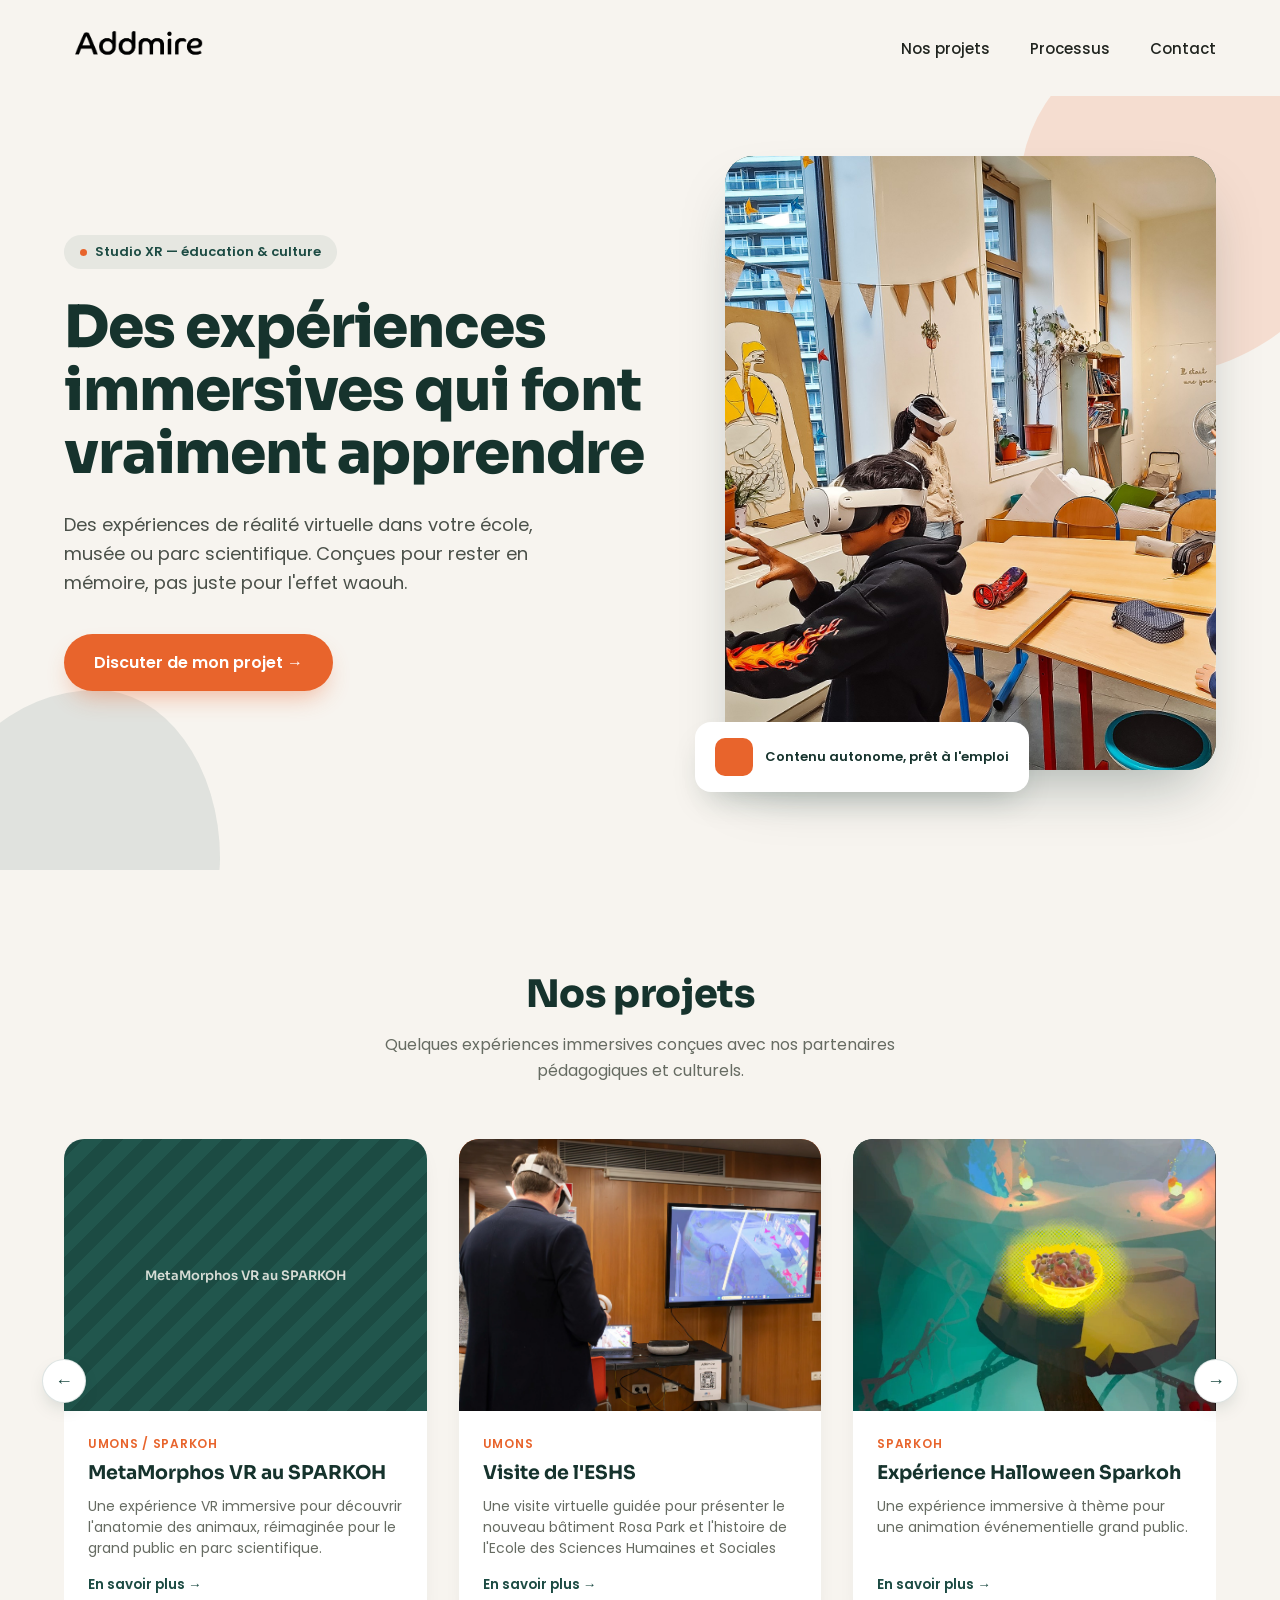
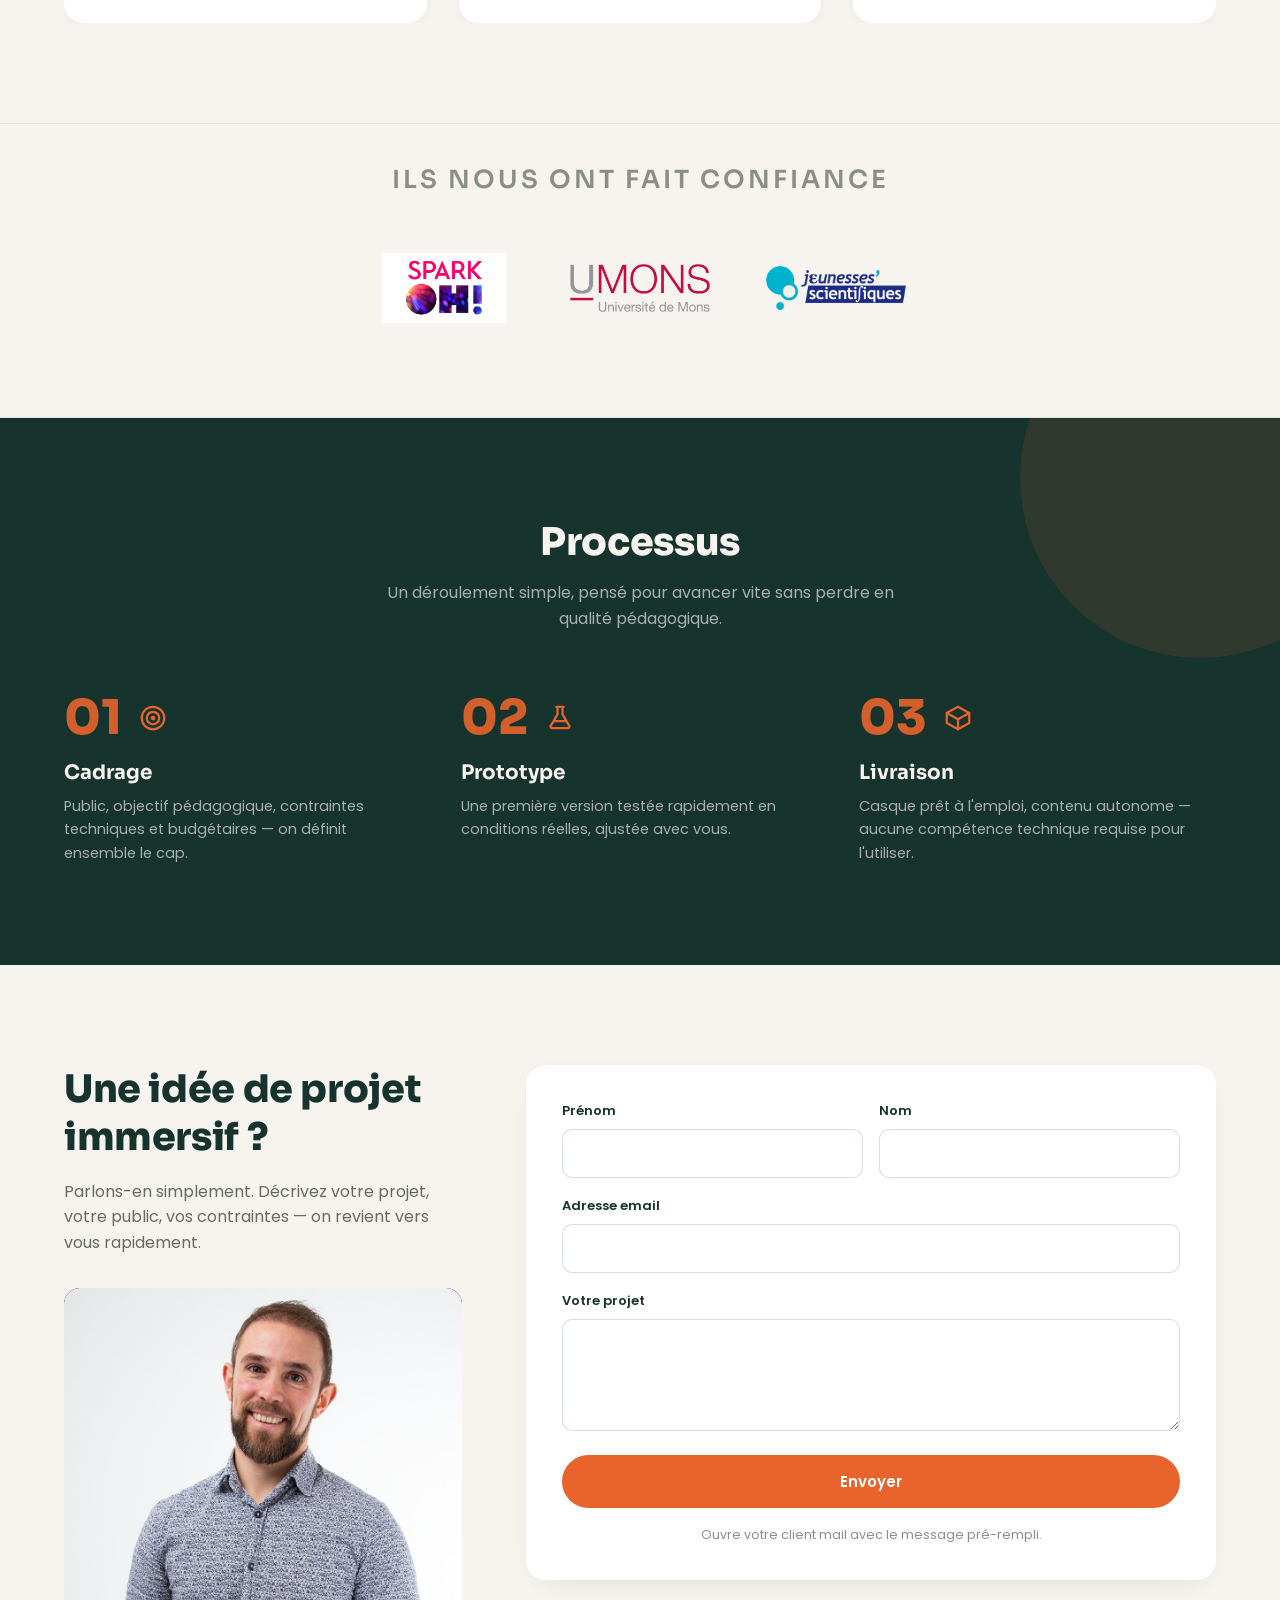
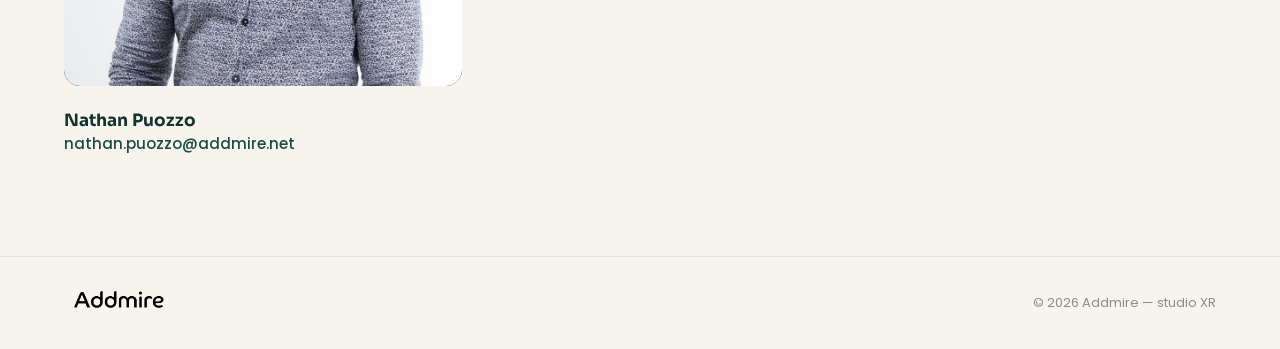
==== index.html @ 1cb80c26 "Initial commit: Addmire studio vitrine one-page site Static one-page site (HTML/CSS/vanilla JS) impl" ====
<!DOCTYPE html>
<html lang="fr">
<head>
<meta charset="utf-8">
<meta name="viewport" content="width=device-width, initial-scale=1">
<title>Addmire — Studio XR, expériences immersives éducatives</title>
<meta name="description" content="Addmire conçoit des expériences de réalité virtuelle pour les écoles, musées et parcs scientifiques.">
<link rel="preconnect" href="https://fonts.googleapis.com">
<link rel="preconnect" href="https://fonts.gstatic.com" crossorigin>
<link href="https://fonts.googleapis.com/css2?family=Sora:wght@400;500;600;700;800&family=Poppins:wght@400;500;600&display=swap" rel="stylesheet">
<link rel="stylesheet" href="styles.css">
</head>
<body>

<!-- NAV -->
<div class="nav-wrap">
  <a href="#" class="logo-slot" style="width:150px; height:40px; text-decoration:none;">
    <img src="images/logo-addmire.png" alt="Addmire">
  </a>
  <div class="nav-links-desktop">
    <a href="#projets">Nos projets</a>
    <a href="#processus">Processus</a>
    <a href="#contact">Contact</a>
  </div>
  <button class="nav-burger" id="navBurger" aria-label="Menu">
    <svg width="20" height="20" viewBox="0 0 24 24" fill="none" stroke="#1C4B43" stroke-width="2" stroke-linecap="round">
      <line x1="3" y1="6" x2="21" y2="6"></line>
      <line x1="3" y1="12" x2="21" y2="12"></line>
      <line x1="3" y1="18" x2="21" y2="18"></line>
    </svg>
  </button>
  <div class="mobile-menu" id="mobileMenu">
    <a href="#projets">Nos projets</a>
    <a href="#processus">Processus</a>
    <a href="#contact">Contact</a>
  </div>
</div>

<!-- HERO -->
<section class="hero">
  <div class="hero-blob-1"></div>
  <div class="hero-blob-2"></div>
  <div class="hero-grid">
    <div>
      <div class="hero-badge"><span class="dot"></span>Studio XR — éducation &amp; culture</div>
      <h1 class="hero-title">Des expériences immersives qui font vraiment apprendre</h1>
      <p class="hero-lead">Des expériences de réalité virtuelle dans votre école, musée ou parc scientifique. Conçues pour rester en mémoire, pas juste pour l'effet waouh.</p>
      <a href="#contact" class="btn-primary">Discuter de mon projet →</a>
    </div>
    <div class="hero-visual-wrap">
      <div class="hero-visual-frame">
        <div class="photo-slot" data-label="Photo — casque VR en usage">
          <img src="images/hero-visual.jpg" alt="Casque VR en usage" onerror="this.style.display='none'">
        </div>
      </div>
      <div class="hero-card">
        <div class="hero-card-dot"></div>
        <div class="hero-card-title">Contenu autonome, prêt à l'emploi</div>
      </div>
    </div>
  </div>
</section>

<!-- PROJECTS -->
<section id="projets" class="section">
  <div class="section-inner">
    <div class="section-head">
      <h2>Nos projets</h2>
      <p>Quelques expériences immersives conçues avec nos partenaires pédagogiques et culturels.</p>
    </div>

    <div class="carousel">
      <div class="projects-grid" id="projectsTrack">

        <div class="proj-card">
          <div class="proj-photo" style="background:repeating-linear-gradient(135deg, #1C4B43 0px, #1C4B43 14px, #21564D 14px, #21564D 28px);">
            <div class="photo-slot" data-label="MetaMorphos VR au SPARKOH" style="background:transparent;">
              <img src="images/metamorphos.jpg" alt="MetaMorphos VR au SPARKOH" onerror="this.style.display='none'">
            </div>
          </div>
          <div class="proj-body">
            <div class="proj-client">UMONS / SPARKOH</div>
            <div class="proj-title">MetaMorphos VR au SPARKOH</div>
            <div class="proj-desc">Une expérience VR immersive pour découvrir l'anatomie des animaux, réimaginée pour le grand public en parc scientifique.</div>
            <a class="proj-link" href="https://nathanpuozzo.myportfolio.com/metamorphos-vr" target="_blank" rel="noopener">En savoir plus →</a>
          </div>
        </div>

        <div class="proj-card">
          <div class="proj-photo" style="background:repeating-linear-gradient(135deg, #E8642C 0px, #E8642C 14px, #EE7C4B 14px, #EE7C4B 28px);">
            <div class="photo-slot" data-label="Visite de l'ESHS" style="background:transparent;">
              <img src="images/eshs-visite.jpg" alt="Visite de l'ESHS" onerror="this.style.display='none'">
            </div>
          </div>
          <div class="proj-body">
            <div class="proj-client">UMONS</div>
            <div class="proj-title">Visite de l'ESHS</div>
            <div class="proj-desc">Une visite virtuelle guidée pour présenter le nouveau bâtiment Rosa Park et l'histoire de l'Ecole des Sciences Humaines et Sociales</div>
            <a class="proj-link" href="https://nathanpuozzo.myportfolio.com/rosa-park-experience" target="_blank" rel="noopener">En savoir plus →</a>
          </div>
        </div>

        <div class="proj-card">
          <div class="proj-photo" style="background:repeating-linear-gradient(135deg, #16332D 0px, #16332D 14px, #1C4B43 14px, #1C4B43 28px);">
            <div class="photo-slot" data-label="Expérience Halloween Sparkoh" style="background:transparent;">
              <img src="images/halloween-sparkoh.jpg" alt="Expérience Halloween Sparkoh" onerror="this.style.display='none'">
            </div>
          </div>
          <div class="proj-body">
            <div class="proj-client">Sparkoh</div>
            <div class="proj-title">Expérience Halloween Sparkoh</div>
            <div class="proj-desc">Une expérience immersive à thème pour une animation événementielle grand public.</div>
            <a class="proj-link" href="https://nathanpuozzo.myportfolio.com/halloween-experience" target="_blank" rel="noopener">En savoir plus →</a>
          </div>
        </div>

        <div class="proj-card">
          <div class="proj-photo" style="background:repeating-linear-gradient(135deg, #7A8A5A 0px, #7A8A5A 14px, #8B9C68 14px, #8B9C68 28px);">
            <div class="photo-slot" data-label="Van Gogh Flowers Experience" style="background:transparent;">
              <img src="images/van-gogh-flowers.jpg" alt="Van Gogh Flowers Experience" onerror="this.style.display='none'">
            </div>
          </div>
          <div class="proj-body">
            <div class="proj-client">Maison Van Gogh</div>
            <div class="proj-title">Van Gogh Flowers Experience</div>
            <div class="proj-desc">Une expérience immersive pour découvrir le lien entre la nature et les œuvres les plus connues de Van Gogh.</div>
            <a class="proj-link" href="https://nathanpuozzo.myportfolio.com/van-gogh-flowers-experience" target="_blank" rel="noopener">En savoir plus →</a>
          </div>
        </div>

        <div class="proj-card">
          <div class="proj-photo" style="background:repeating-linear-gradient(135deg, #4A6FA5 0px, #4A6FA5 14px, #5B82BB 14px, #5B82BB 28px);">
            <div class="photo-slot" data-label="Ateliers XR dans les écoles" style="background:transparent;">
              <img src="images/ecoles-xr.jpg" alt="Ateliers XR dans les écoles" onerror="this.style.display='none'">
            </div>
          </div>
          <div class="proj-body">
            <div class="proj-client">Écoles</div>
            <div class="proj-title">Ateliers XR dans les écoles</div>
            <div class="proj-desc">Ateliers pilotes en classe pour découvrir les sciences autrement à l'aide de la réalité virtuelle</div>
            <a class="proj-link" href="https://www.linkedin.com/feed/update/urn:li:activity:7402617849199960064" target="_blank" rel="noopener">En savoir plus →</a>
          </div>
        </div>

      </div>
      <button class="carousel-btn prev" id="carouselPrev" aria-label="Précédent">←</button>
      <button class="carousel-btn next" id="carouselNext" aria-label="Suivant">→</button>
    </div>
  </div>
</section>

<!-- TRUST -->
<section class="trust">
  <div class="trust-inner">
    <div class="trust-label">Ils nous ont fait confiance</div>
    <div class="logos-row">
      <a href="https://www.sparkoh.be" target="_blank" rel="noopener" class="logo-link logo-slot">
        <img src="images/logo-sparkoh.webp" alt="Logo SPARKOH">
      </a>
      <a href="https://web.umons.ac.be" target="_blank" rel="noopener" class="logo-link logo-slot">
        <img src="images/logo-umons.webp" alt="Logo UMONS">
      </a>
      <a href="https://www.jsb.be" target="_blank" rel="noopener" class="logo-link logo-slot">
        <img src="images/logo-jsb.png" alt="Logo Jeunesses Scientifiques">
      </a>
    </div>
  </div>
</section>

<!-- PROCESS -->
<section id="processus" class="process">
  <div class="process-blob"></div>
  <div class="section-inner process-inner">
    <div class="section-head">
      <h2>Processus</h2>
      <p>Un déroulement simple, pensé pour avancer vite sans perdre en qualité pédagogique.</p>
    </div>

    <div class="steps-grid">
      <div>
        <div class="step-head">
          <div class="step-num">01</div>
          <svg width="30" height="30" viewBox="0 0 24 24" fill="none" stroke="#E8642C" stroke-width="1.8" stroke-linecap="round" stroke-linejoin="round">
            <circle cx="12" cy="12" r="9"></circle>
            <circle cx="12" cy="12" r="5"></circle>
            <circle cx="12" cy="12" r="1"></circle>
          </svg>
        </div>
        <div class="step-title">Cadrage</div>
        <div class="step-desc">Public, objectif pédagogique, contraintes techniques et budgétaires — on définit ensemble le cap.</div>
      </div>
      <div>
        <div class="step-head">
          <div class="step-num">02</div>
          <svg width="30" height="30" viewBox="0 0 24 24" fill="none" stroke="#E8642C" stroke-width="1.8" stroke-linecap="round" stroke-linejoin="round">
            <path d="M9 3h6"></path>
            <path d="M10 3v6l-5.5 9.5A1 1 0 0 0 5.4 20h13.2a1 1 0 0 0 .9-1.5L14 9V3"></path>
            <path d="M7.5 14.5h9"></path>
          </svg>
        </div>
        <div class="step-title">Prototype</div>
        <div class="step-desc">Une première version testée rapidement en conditions réelles, ajustée avec vous.</div>
      </div>
      <div>
        <div class="step-head">
          <div class="step-num">03</div>
          <svg width="30" height="30" viewBox="0 0 24 24" fill="none" stroke="#E8642C" stroke-width="1.8" stroke-linecap="round" stroke-linejoin="round">
            <path d="M21 8 12 3 3 8v8l9 5 9-5V8Z"></path>
            <path d="M3 8l9 5 9-5"></path>
            <path d="M12 13v8"></path>
          </svg>
        </div>
        <div class="step-title">Livraison</div>
        <div class="step-desc">Casque prêt à l'emploi, contenu autonome — aucune compétence technique requise pour l'utiliser.</div>
      </div>
    </div>
  </div>
</section>

<!-- CONTACT -->
<section id="contact" class="section">
  <div class="contact-grid">
    <div>
      <h2>Une idée de projet immersif ?</h2>
      <p class="contact-lead">Parlons-en simplement. Décrivez votre projet, votre public, vos contraintes — on revient vers vous rapidement.</p>
      <div class="contact-photo photo-slot" data-label="Photo de Nathan">
        <img src="images/nathan-photo.jpg" alt="Photo de Nathan" onerror="this.style.display='none'">
      </div>
      <div>
        <div class="contact-name">Nathan Puozzo</div>
        <a class="contact-email" href="mailto:nathan.puozzo@addmire.net">nathan.puozzo@addmire.net</a>
      </div>
    </div>

    <form class="contact-form" id="contactForm">
      <div class="form-row">
        <div class="form-field">
          <label for="firstName">Prénom</label>
          <input type="text" id="firstName" name="firstName" required>
        </div>
        <div class="form-field">
          <label for="lastName">Nom</label>
          <input type="text" id="lastName" name="lastName" required>
        </div>
      </div>
      <div class="form-field">
        <label for="email">Adresse email</label>
        <input type="email" id="email" name="email" required>
      </div>
      <div class="form-field">
        <label for="message">Votre projet</label>
        <textarea id="message" name="message" rows="4" required></textarea>
      </div>
      <button type="submit" class="form-submit">Envoyer</button>
      <div class="form-note">Ouvre votre client mail avec le message pré-rempli.</div>
    </form>
  </div>
</section>

<!-- FOOTER -->
<div class="site-footer">
  <div class="logo-slot" style="width:110px; height:28px;">
    <img src="images/logo-addmire.png" alt="Addmire">
  </div>
  <div class="footer-copy">© 2026 Addmire — studio XR</div>
</div>

<script src="script.js"></script>
</body>
</html>
---- styles.css ----
* { box-sizing: border-box; }
html { scroll-behavior: smooth; }
body {
  margin: 0;
  background: #F7F4EF;
  font-family: 'Poppins', sans-serif;
  color: #20241F;
  overflow-x: hidden;
}
a { color: #1C4B43; }
a:hover { color: #E8642C; }
::selection { background: #E8642C; color: #fff; }

/* ---------- image / photo slots ---------- */
.photo-slot {
  position: relative;
  width: 100%;
  height: 100%;
  display: flex;
  align-items: center;
  justify-content: center;
  text-align: center;
  padding: 16px;
  background: linear-gradient(135deg, #1C4B43, #21564D);
  color: rgba(247, 244, 239, 0.85);
  font-family: 'Sora', sans-serif;
  font-weight: 600;
  font-size: 13px;
  overflow: hidden;
}
.photo-slot::before { content: attr(data-label); }
.photo-slot img {
  position: absolute;
  inset: 0;
  width: 100%;
  height: 100%;
  object-fit: cover;
}
.logo-slot {
  display: flex;
  align-items: center;
  justify-content: center;
  position: relative;
}
.logo-slot img {
  position: absolute;
  inset: 0;
  width: 100%;
  height: 100%;
  object-fit: contain;
}

/* ---------- blobs ---------- */
@keyframes blob1 { 0%, 100% { transform: translate(0, 0) rotate(0deg); } 50% { transform: translate(20px, -30px) rotate(15deg); } }
@keyframes blob2 { 0%, 100% { transform: translate(0, 0) rotate(0deg); } 50% { transform: translate(-25px, 25px) rotate(-10deg); } }

/* ---------- nav ---------- */
.nav-wrap {
  display: flex;
  align-items: center;
  justify-content: space-between;
  padding: 28px 64px;
  position: relative;
  z-index: 10;
}
.nav-links-desktop { display: flex; align-items: center; gap: 40px; }
.nav-links-desktop a { text-decoration: none; font-weight: 500; font-size: 15px; color: #20241F; }
.nav-burger {
  display: none;
  align-items: center;
  justify-content: center;
  width: 40px;
  height: 40px;
  border-radius: 10px;
  border: 1px solid rgba(28, 75, 67, 0.15);
  background: #fff;
  cursor: pointer;
}
.mobile-menu {
  display: none;
  position: absolute;
  top: 100%;
  left: 0;
  right: 0;
  background: #fff;
  box-shadow: 0 16px 32px -12px rgba(20, 50, 45, 0.25);
  flex-direction: column;
  padding: 12px 24px 20px;
  gap: 4px;
}
.mobile-menu.open { display: flex; }
.mobile-menu a {
  text-decoration: none;
  font-weight: 500;
  font-size: 16px;
  color: #20241F;
  padding: 12px 0;
  border-bottom: 1px solid rgba(28, 75, 67, 0.08);
}
.mobile-menu a:last-child { border-bottom: none; }

/* ---------- hero ---------- */
.hero {
  position: relative;
  padding: 60px 64px 100px;
  overflow: hidden;
}
.hero-blob-1 {
  position: absolute; top: -60px; right: -80px; width: 340px; height: 340px;
  border-radius: 44% 56% 62% 38% / 45% 40% 60% 55%;
  background: #E8642C; opacity: 0.16; animation: blob1 12s ease-in-out infinite;
}
.hero-blob-2 {
  position: absolute; bottom: -100px; left: -60px; width: 280px; height: 280px;
  border-radius: 56% 44% 38% 62% / 55% 60% 40% 45%;
  background: #1C4B43; opacity: 0.10; animation: blob2 14s ease-in-out infinite;
}
.hero-grid {
  max-width: 1180px; margin: 0 auto;
  display: grid; grid-template-columns: 1.1fr 0.9fr; gap: 60px; align-items: center;
  position: relative; z-index: 1;
}
.hero-badge {
  display: inline-flex; align-items: center; gap: 8px;
  background: rgba(28, 75, 67, 0.08); color: #1C4B43;
  font-size: 13px; font-weight: 600; padding: 7px 16px; border-radius: 100px; margin-bottom: 28px;
}
.hero-badge .dot { width: 7px; height: 7px; border-radius: 50%; background: #E8642C; }
.hero-title {
  font-family: 'Sora', sans-serif; font-size: 58px; line-height: 1.08; font-weight: 800;
  letter-spacing: -0.02em; margin: 0 0 26px; color: #16332D;
}
.hero-lead { font-size: 18px; line-height: 1.6; color: #4A5049; max-width: 520px; margin: 0 0 36px; }
.btn-primary {
  display: inline-flex; align-items: center; gap: 10px; text-decoration: none;
  font-weight: 600; font-size: 16px; background: #E8642C; color: #fff;
  padding: 16px 30px; border-radius: 100px; box-shadow: 0 12px 24px -8px rgba(232, 100, 44, 0.45);
  border: none; cursor: pointer; font-family: 'Poppins', sans-serif;
}
.hero-visual-wrap { position: relative; }
.hero-visual-frame {
  aspect-ratio: 4 / 5; border-radius: 28px; position: relative; overflow: hidden;
  box-shadow: 0 30px 60px -20px rgba(20, 50, 45, 0.35);
}
.hero-card {
  position: absolute; bottom: -22px; left: -30px; background: #fff; border-radius: 16px;
  padding: 16px 20px; box-shadow: 0 16px 32px -12px rgba(20, 50, 45, 0.25);
  display: flex; align-items: center; gap: 12px;
}
.hero-card-dot { width: 38px; height: 38px; border-radius: 10px; background: #E8642C; flex-shrink: 0; }
.hero-card-title { font-weight: 600; font-size: 13px; color: #16332D; }

/* ---------- projects ---------- */
.section { padding: 100px 64px; }
.section-inner { max-width: 1180px; margin: 0 auto; }
.section-head { max-width: 560px; margin: 0 auto 56px; text-align: center; }
.section-head h2 { font-family: 'Sora', sans-serif; font-size: 38px; font-weight: 800; letter-spacing: -0.01em; margin: 0 0 14px; color: #16332D; }
.section-head p { font-size: 16px; color: #666b62; line-height: 1.6; margin: 0; }

.carousel { position: relative; }
.projects-grid {
  display: flex; gap: 32px; align-items: stretch; overflow-x: auto;
  scroll-snap-type: x mandatory; scrollbar-width: none; -ms-overflow-style: none;
}
.projects-grid::-webkit-scrollbar { display: none; }
.proj-card {
  scroll-snap-align: start; flex: 0 0 calc((100% - 64px) / 3);
  background: #fff; border-radius: 20px; overflow: hidden;
  box-shadow: 0 8px 24px -12px rgba(20, 50, 45, 0.15);
  display: flex; flex-direction: column;
}
.proj-photo { aspect-ratio: 4 / 3; position: relative; }
.proj-body { padding: 24px 24px 28px; display: flex; flex-direction: column; flex: 1; }
.proj-client { font-size: 12px; font-weight: 600; letter-spacing: 0.06em; text-transform: uppercase; color: #E8642C; margin-bottom: 8px; }
.proj-title { font-family: 'Sora', sans-serif; font-weight: 700; font-size: 19px; color: #16332D; margin-bottom: 10px; line-height: 1.3; }
.proj-desc { font-size: 14px; color: #666b62; line-height: 1.5; margin-bottom: 16px; }
.proj-link { display: inline-flex; align-items: center; gap: 6px; font-size: 13.5px; font-weight: 600; color: #1C4B43; text-decoration: none; margin-top: auto; }

.carousel-btn {
  position: absolute; top: 50%; transform: translateY(-50%); width: 44px; height: 44px;
  border-radius: 50%; border: 1px solid rgba(28, 75, 67, 0.15); background: #fff;
  box-shadow: 0 8px 20px -8px rgba(20, 50, 45, 0.25); cursor: pointer;
  display: flex; align-items: center; justify-content: center; font-size: 18px; color: #1C4B43;
}
.carousel-btn.prev { left: -22px; }
.carousel-btn.next { right: -22px; }

/* ---------- trust ---------- */
.trust {
  padding: 40px 64px 64px;
  border-top: 1px solid rgba(28, 75, 67, 0.1);
  border-bottom: 1px solid rgba(28, 75, 67, 0.1);
}
.trust-inner { max-width: 1180px; margin: 0 auto; text-align: center; }
.trust-label {
  font-size: 25px; font-weight: 600; letter-spacing: 0.12em; text-transform: uppercase;
  color: #8A8F86; margin-bottom: 28px; font-family: 'Sora', sans-serif;
}
.logos-row { display: flex; align-items: center; justify-content: center; gap: 56px; flex-wrap: wrap; height: 130px; }
.logo-link { display: flex; align-items: center; justify-content: center; width: 140px; height: 70px; }

/* ---------- process ---------- */
.process { padding: 100px 64px; background: #16332D; position: relative; overflow: hidden; }
.process-blob { position: absolute; top: -120px; right: -100px; width: 360px; height: 360px; border-radius: 50%; background: #E8642C; opacity: 0.12; }
.process .section-head h2 { color: #F7F4EF; }
.process .section-head p { color: rgba(247, 244, 239, 0.65); }
.process-inner { position: relative; z-index: 1; }
.steps-grid { display: grid; grid-template-columns: repeat(3, 1fr); gap: 40px; }
.step-head { display: flex; align-items: center; gap: 16px; margin-bottom: 12px; }
.step-num { font-family: 'Sora', sans-serif; font-size: 48px; font-weight: 800; color: #E8642C; opacity: 0.9; }
.step-title { font-family: 'Sora', sans-serif; font-weight: 700; font-size: 20px; color: #F7F4EF; margin-bottom: 10px; }
.step-desc { font-size: 14.5px; color: rgba(247, 244, 239, 0.65); line-height: 1.6; }

/* ---------- contact ---------- */
.contact-grid {
  max-width: 1180px; margin: 0 auto; display: grid; grid-template-columns: 1fr 1.1fr;
  gap: 64px; align-items: start;
}
.contact-grid h2 { font-family: 'Sora', sans-serif; font-size: 38px; font-weight: 800; letter-spacing: -0.01em; margin: 0 0 18px; color: #16332D; }
.contact-lead { font-size: 16px; color: #666b62; line-height: 1.6; margin: 0 0 32px; max-width: 420px; }
.contact-photo { width: 100%; max-width: 409px; aspect-ratio: 1 / 1; border-radius: 16px; margin-bottom: 24px; overflow: hidden; }
.contact-photo img { border-radius: 16px; }
.contact-name { font-family: 'Sora', sans-serif; font-weight: 700; font-size: 17px; color: #16332D; }
.contact-email { font-size: 15px; text-decoration: none; font-weight: 500; }

.contact-form {
  background: #fff; border-radius: 20px; padding: 36px;
  box-shadow: 0 8px 32px -16px rgba(20, 50, 45, 0.2);
  display: flex; flex-direction: column; gap: 18px;
}
.form-row { display: grid; grid-template-columns: 1fr 1fr; gap: 16px; }
.form-field { display: flex; flex-direction: column; gap: 8px; }
.form-field label { font-size: 13px; font-weight: 600; color: #16332D; }
.form-field input, .form-field textarea {
  padding: 13px 14px; border-radius: 10px; border: 1px solid rgba(28, 75, 67, 0.18);
  font-family: 'Poppins', sans-serif; font-size: 14px; outline: none;
}
.form-field textarea { resize: vertical; }
.form-submit {
  margin-top: 6px; background: #E8642C; color: #fff; border: none; padding: 15px;
  border-radius: 100px; font-family: 'Poppins', sans-serif; font-weight: 600; font-size: 15px; cursor: pointer;
}
.form-note { font-size: 12.5px; color: #8A8F86; text-align: center; }

/* ---------- footer ---------- */
.site-footer {
  padding: 32px 64px; border-top: 1px solid rgba(28, 75, 67, 0.1);
  display: flex; align-items: center; justify-content: space-between; flex-wrap: wrap; gap: 12px;
}
.footer-copy { font-size: 13px; color: #8A8F86; }

/* ---------- responsive ---------- */
@media (max-width: 860px) {
  .hero-grid, .steps-grid, .contact-grid { grid-template-columns: 1fr !important; }
  .proj-card { flex-basis: calc(100% - 32px) !important; }
  .hero-title { font-size: 42px !important; }
  .logos-row { flex-wrap: wrap !important; justify-content: center !important; gap: 28px !important; }
  .nav-wrap { padding: 20px 24px !important; }
  .nav-links-desktop { display: none !important; }
  .nav-burger { display: flex !important; }
  .hero, .section, .process { padding-left: 24px !important; padding-right: 24px !important; }
  .site-footer { padding: 24px !important; }
}
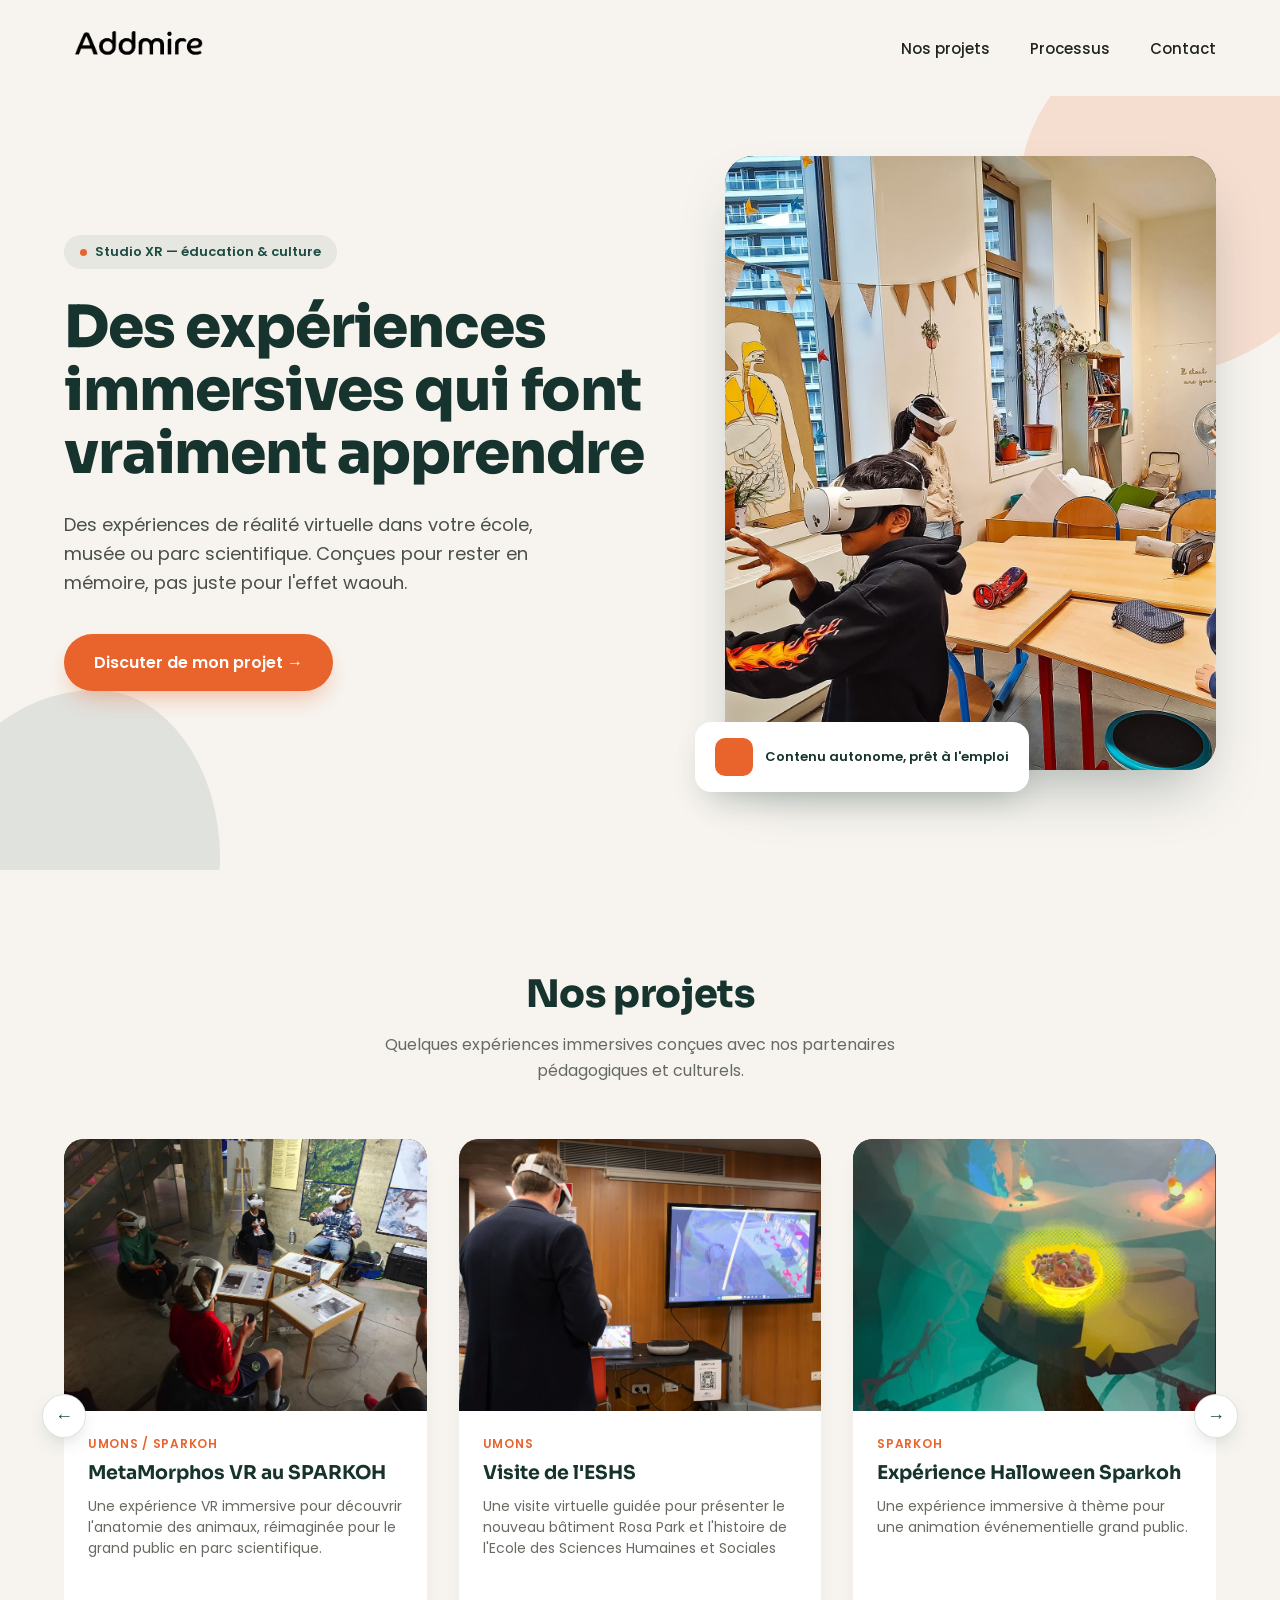
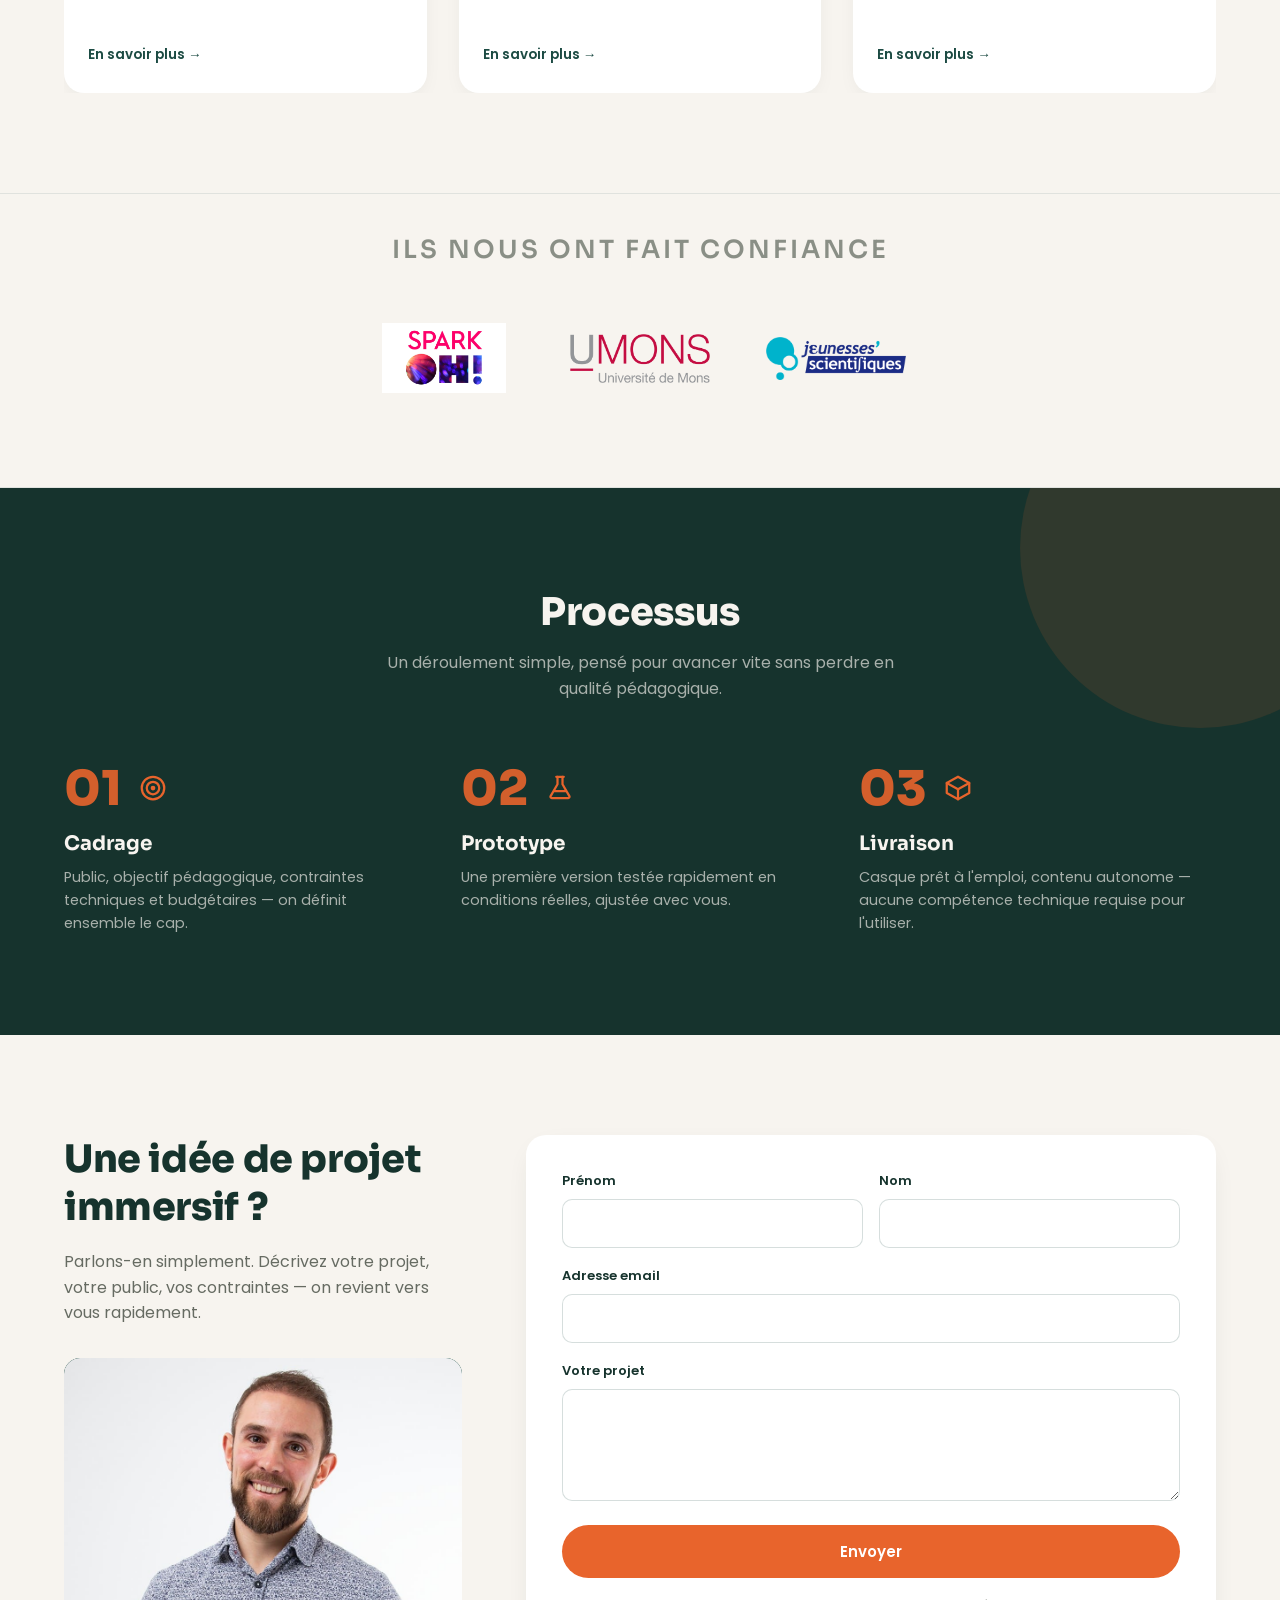
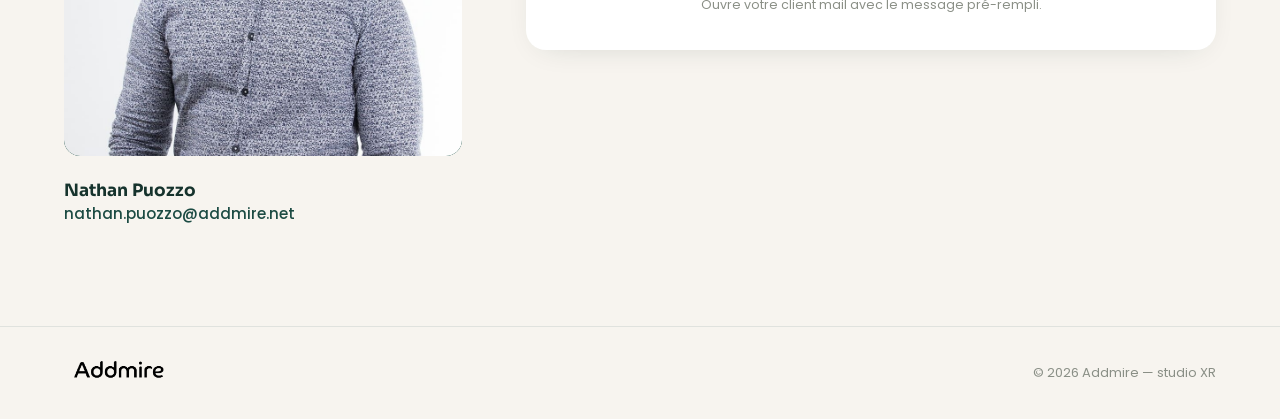
==== commit b5d0922d: "Add SEO/PWA basics, project page template, and image compression - New /projets/template.html (gener" ====
--- a/index.html
+++ b/index.html
@@ -5,6 +5,21 @@
 <meta name="viewport" content="width=device-width, initial-scale=1">
 <title>Addmire — Studio XR, expériences immersives éducatives</title>
 <meta name="description" content="Addmire conçoit des expériences de réalité virtuelle pour les écoles, musées et parcs scientifiques.">
+<meta property="og:type" content="website">
+<meta property="og:site_name" content="Addmire">
+<meta property="og:title" content="Addmire — Studio XR, expériences immersives éducatives">
+<meta property="og:description" content="Addmire conçoit des expériences de réalité virtuelle pour les écoles, musées et parcs scientifiques.">
+<meta property="og:image" content="assets/images/og/home-og.jpg"><!-- à remplacer par une URL absolue une fois le domaine connu -->
+<meta property="og:image:alt" content="Élèves équipés de casques de réalité virtuelle lors d'un atelier Addmire">
+<meta name="twitter:card" content="summary_large_image">
+<meta name="twitter:title" content="Addmire — Studio XR, expériences immersives éducatives">
+<meta name="twitter:description" content="Addmire conçoit des expériences de réalité virtuelle pour les écoles, musées et parcs scientifiques.">
+<meta name="twitter:image" content="assets/images/og/home-og.jpg">
+<meta name="theme-color" content="#1C4B43">
+<link rel="icon" href="assets/icons/favicon.svg" type="image/svg+xml">
+<link rel="alternate icon" href="assets/icons/favicon.ico">
+<link rel="apple-touch-icon" href="assets/icons/apple-touch-icon.png">
+<link rel="manifest" href="assets/icons/site.webmanifest">
 <link rel="preconnect" href="https://fonts.googleapis.com">
 <link rel="preconnect" href="https://fonts.gstatic.com" crossorigin>
 <link href="https://fonts.googleapis.com/css2?family=Sora:wght@400;500;600;700;800&family=Poppins:wght@400;500;600&display=swap" rel="stylesheet">
@@ -139,6 +154,20 @@
             <div class="proj-title">Ateliers XR dans les écoles</div>
             <div class="proj-desc">Ateliers pilotes en classe pour découvrir les sciences autrement à l'aide de la réalité virtuelle</div>
             <a class="proj-link" href="https://www.linkedin.com/feed/update/urn:li:activity:7402617849199960064" target="_blank" rel="noopener">En savoir plus →</a>
+          </div>
+        </div>
+
+        <div class="proj-card">
+          <div class="proj-photo" style="background:repeating-linear-gradient(135deg, #003399 0px, #003399 14px, #0047AB 14px, #0047AB 28px);">
+            <div class="photo-slot" data-label="HIVE — Erasmus+" style="background:transparent;">
+              <img src="images/hive.jpg" alt="HIVE — Erasmus+" onerror="this.style.display='none'">
+            </div>
+          </div>
+          <div class="proj-body">
+            <div class="proj-client">HIVE — ERASMUS+</div>
+            <div class="proj-title">HIVE : Hybrid Immersive Virtual Education for Youth Ambassadors</div>
+            <div class="proj-desc">Un projet Erasmus+ en cours de développement, mêlant expérience immersive, apprentissage par les pairs et sensibilisation à la biodiversité.</div>
+            <a class="proj-link" href="projets/hive.html">En savoir plus →</a>
           </div>
         </div>
 
--- a/styles.css
+++ b/styles.css
@@ -137,6 +137,12 @@
   padding: 16px 30px; border-radius: 100px; box-shadow: 0 12px 24px -8px rgba(232, 100, 44, 0.45);
   border: none; cursor: pointer; font-family: 'Poppins', sans-serif;
 }
+.btn-secondary {
+  display: inline-flex; align-items: center; gap: 10px; text-decoration: none;
+  font-weight: 600; font-size: 16px; background: transparent; color: #1C4B43;
+  border: 1px solid rgba(28, 75, 67, 0.25); padding: 16px 30px; border-radius: 100px;
+  font-family: 'Poppins', sans-serif;
+}
 .hero-visual-wrap { position: relative; }
 .hero-visual-frame {
   aspect-ratio: 4 / 5; border-radius: 28px; position: relative; overflow: hidden;
@@ -242,6 +248,14 @@
 }
 .form-note { font-size: 12.5px; color: #8A8F86; text-align: center; }
 
+/* ---------- error page ---------- */
+.error-section { position: relative; padding: 60px 64px 140px; overflow: hidden; text-align: center; }
+.error-inner { max-width: 560px; margin: 0 auto; position: relative; z-index: 1; }
+.error-code { font-family: 'Sora', sans-serif; font-size: 120px; line-height: 1; font-weight: 800; color: #16332D; margin: 0 0 12px; }
+.error-title { font-family: 'Sora', sans-serif; font-size: 28px; font-weight: 800; color: #16332D; margin: 0 0 14px; }
+.error-lead { font-size: 16px; line-height: 1.6; color: #666b62; margin: 0 0 36px; }
+.error-actions { display: flex; gap: 16px; justify-content: center; flex-wrap: wrap; }
+
 /* ---------- footer ---------- */
 .site-footer {
   padding: 32px 64px; border-top: 1px solid rgba(28, 75, 67, 0.1);
@@ -260,4 +274,6 @@
   .nav-burger { display: flex !important; }
   .hero, .section, .process { padding-left: 24px !important; padding-right: 24px !important; }
   .site-footer { padding: 24px !important; }
-}
+  .error-section { padding-left: 24px !important; padding-right: 24px !important; }
+  .error-code { font-size: 84px !important; }
+}
